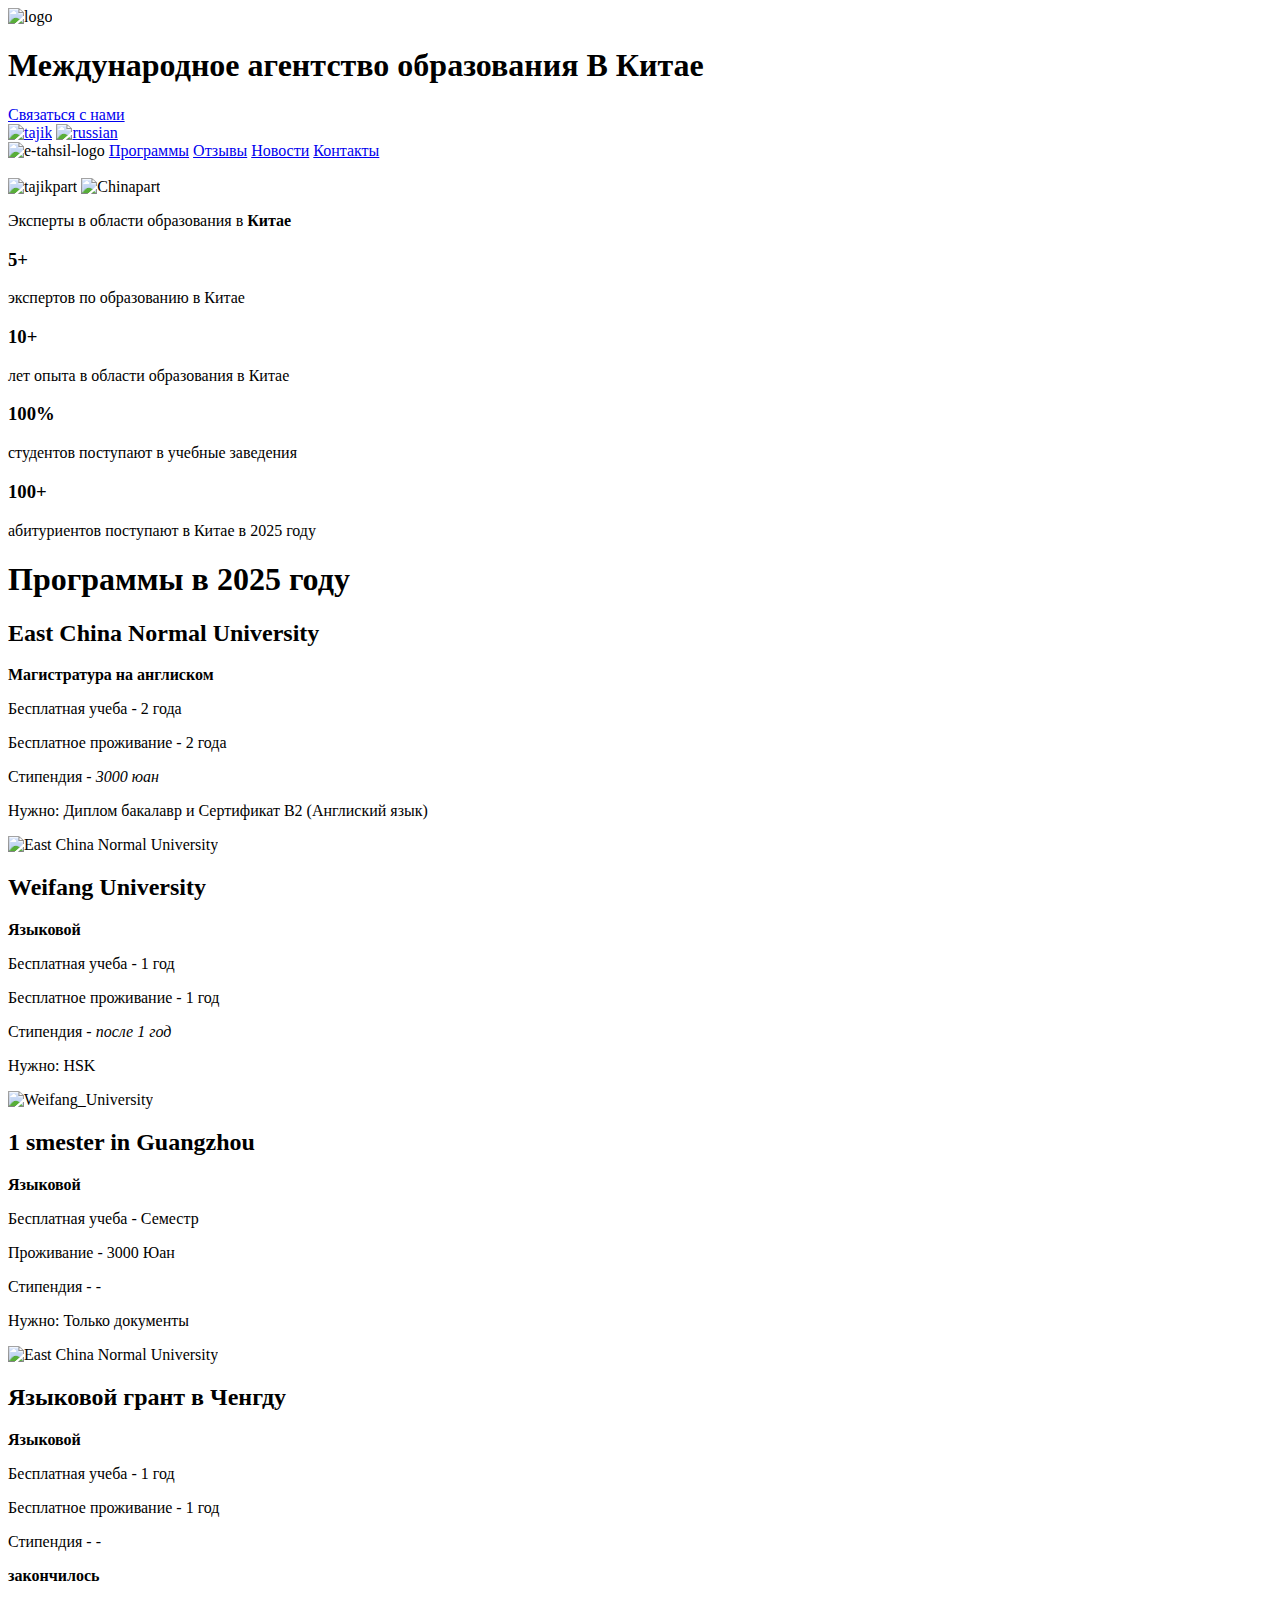
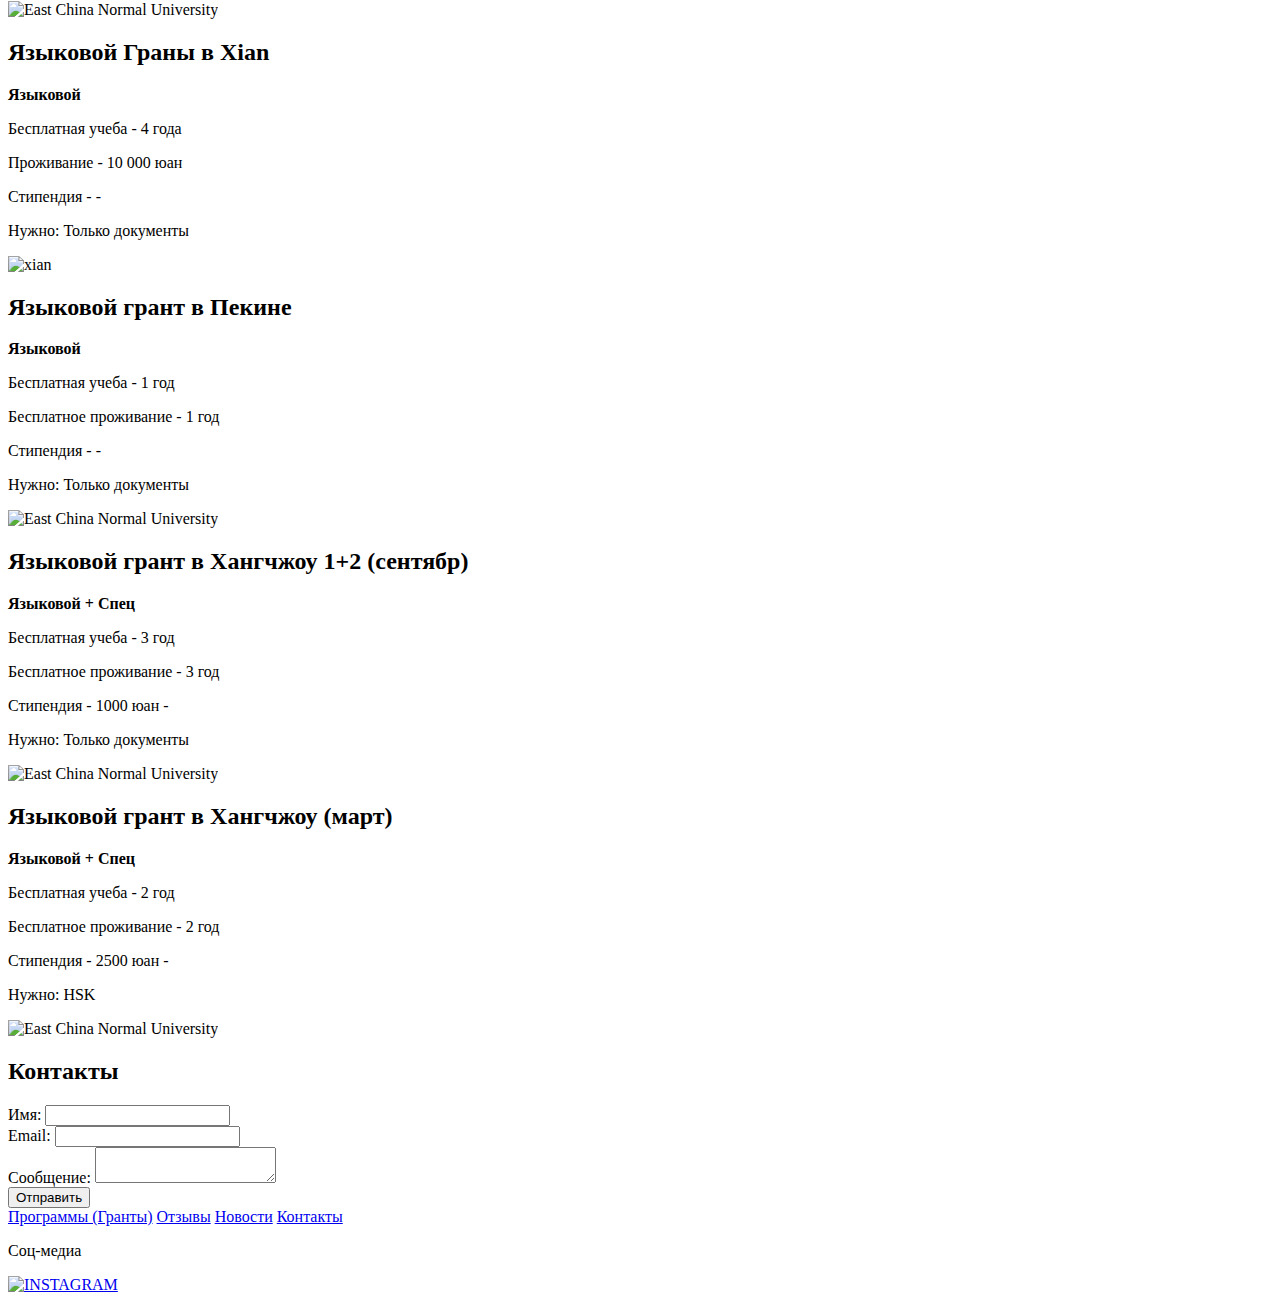
==== index.html @ 4acf37a0 "Add files via upload" ====
<!DOCTYPE html>
<html lang="en">
<head>
    <meta charset="UTF-8">
    <meta name="viewport" content="width=device-width, initial-scale=1.0">
    <title>Document</title>
    <link rel="stylesheet" type="text/css" href="css/styles.css">
    <link rel="stylesheet" type="text/css" href="css/responsive.css">
</head>
<body>
    <header class="container-fluid">
         <div class="container d-flex">
          <div class="img-mobile"><img src="images/E (1).png" alt="logo" width="100px"> </div>
             <h1>Международное агентство образования В <strong> Китае</strong></h1>
              <div class="phone">
                  <a href="tel:+992-90-220-4041">Связаться с нами</a> 
                </div>
                <div class="languages">
                  <a href="tahsil.html">
                    <img src="images/Flag_of_Tajikistan copy.svg.png" alt="tajik" width="40px"></a> 
                 <a href="index.html">
                    <img src="images/Flag_of_Russia.svg (1).png" alt="russian" width="40px">
                 </a>
             </div>
              </div>
        <nav>
         <div class="header-mean">
           
                <img src="images/E (1).png" alt="e-tahsil-logo" width="150px">
                 <a href="#">Программы</a>
                <a href="#">Отзывы</a>
                <a href="#">Новости</a>
                <a href="#">Контакты</a>
              </div>
</nav>

    </header>



    <main class="container-fluid">
        <div class="container">
              <img src="images/1.png" alt="" width="1140">
    
        </div>
       <div class="main-info">
      
        <img src="images/2024-11-22 22.57.16.jpg" alt="tajikpart" width="150px">
        <img src="images/2024-12-20 23.56.04.jpg" alt="Chinapart" width="150px">
        <p>Эксперты в области образования в <strong> Китае </strong></p>
          <div class="main-info-icon1">
                <h3>5+</h3>
                <p>экспертов по образованию в Китае</p>
                <h3>10+</h3>
                <p>лет опыта в области образования в Китае</p>
          </div>
          
          <div class="main-info-icon1">
            <h3>100%</h3>
            <p>студентов поступают в учебные заведения
            </p>
            <h3>100+</h3>
            <p>абитуриентов поступают в Китае в 2025 году</p>
      </div>

       </div>

                <div class="info">
                    <h1>Программы в 2025 году</h1>
                </div>

                <div class="info-scholirship">
                     <div class="info-main">
                       <h2>East China Normal University</h2>
                        <p>
                     <strong> Магистратура на англиском</strong></p> 
                   <p> Бесплатная учеба - 2 года</p>
                   <p>  Бесплатное проживание - 2 года</p>
                   <p> Стипендия - <i>3000 юан </i></p> 
                   <p>    Нужно: Диплом бакалавр и Сертификат B2 (Англиский язык)</p>

                        
                         <img src="images/2021-09-05.jpg" alt="East China Normal University" width="330px" height="200px" >
                       
                     </div>

                     <div class="info-main">
                        <h2>Weifang University</h2>
                         <p>
                      <strong> Языковой</strong></p> 
                    <p> Бесплатная учеба - 1 год</p>
                    <p>  Бесплатное проживание - 1 год</p>
                    <p> Стипендия - <i> после 1 год </i></p> 
                    <p>    Нужно: HSK</p>
 
                         
                          <img src="images/1920px-Library_of_Weifang_University_2020-11-15_02.jpg" alt="Weifang_University" width="330px" height="200px" >
                        
                      </div>  
                      

                      <div class="info-main">
                        <h2>1 smester in Guangzhou</h2>
                         <p>
                      <strong> Языковой </strong></p> 
                    <p> Бесплатная учеба - Семестр</p>
                    <p>  Проживание - 3000 Юан</p>
                    <p> Стипендия - <i> - </i></p> 
                    <p>    Нужно: Только документы</p>
 
                         
                          <img src="images/2a86d6b1-city-17708-17ea24f8693.jpg" alt="East China Normal University" width="330px" height="200px" >
                        
                      </div>

                      <div class="info-main">
                        <h2>Языковой грант в Ченгду</h2>
                         <p>
                      <strong> Языковой</strong></p> 
                    <p> Бесплатная учеба - 1 год</p>
                    <p>  Бесплатное проживание - 1 год</p>
                    <p> Стипендия - <i> - </i></p> 
                    <p>    <strong>закончилось</strong></p>
 
                         
                          <img src="images/chengdu-jinriver-920x500.jpg" alt="East China Normal University" width="330px" height="200px" >
                        
                      </div>
                      <div class="info-main">
                        <h2>Языковой Граны в Xian</h2>
                         <p>
                      <strong> Языковой</strong></p> 
                    <p> Бесплатная учеба - 4 года</p>
                    <p>  Проживание - 10 000 юан</p>
                    <p> Стипендия - <i> - </i></p> 
                    <p>    Нужно: Только документы </p>
 
                         
                          <img src="images/Xian-Vibe-1.webp" alt="xian" width="330px" height="200px" >
                        
                      </div>
                      <div class="info-main">
                        <h2>Языковой грант в Пекине</h2>
                         <p>
                      <strong> Языковой</strong></p> 
                    <p> Бесплатная учеба - 1 год</p>
                    <p>  Бесплатное проживание - 1 год</p>
                    <p> Стипендия - <i>- </i></p> 
                    <p>    Нужно: Только документы </p>
 
                         
                          <img src="images/Beijing-Lights.jpg.webp" alt="East China Normal University" width="330px" height="200px" >
                        
                      </div>

                      <div class="info-main">
                        <h2>Языковой грант в Хангчжоу 1+2 (сентябр)</h2>
                         <p>
                      <strong> Языковой + Спец</strong></p> 
                    <p> Бесплатная учеба - 3 год</p>
                    <p>  Бесплатное проживание - 3 год</p>
                    <p> Стипендия - 1000 юан <i>- </i></p> 
                    <p>    Нужно: Только документы </p>
 
                         
                          <img src="images/Beijing-Lights.jpg.webp" alt="East China Normal University" width="330px" height="200px" >
                        
                      </div>

                      <div class="info-main">
                        <h2>Языковой грант в Хангчжоу (март)</h2>
                         <p>
                      <strong> Языковой + Спец</strong></p> 
                    <p> Бесплатная учеба - 2 год</p>
                    <p>  Бесплатное проживание - 2 год</p>
                    <p> Стипендия - 2500 юан <i>- </i></p> 
                    <p>    Нужно: HSK</p>
 
                         
                          <img src="images/Beijing-Lights.jpg.webp" alt="East China Normal University" width="330px" height="200px" >
                        
                      </div>

                </div>

                
    <section class="content" id="contact">
        <h2>Контакты</h2>
        <form id="contact-form">
            <label for="name">Имя:</label>
            <input type="text" id="name" name="name" required>
            <div class="error" id="name-error"></div>

            <label for="email">Email:</label>
            <input type="email" id="email" name="email" required>
            <div class="error" id="email-error"></div>

            <label for="message">Сообщение:</label>
            <textarea id="message" name="message" required></textarea>
            <div class="error" id="message-error"></div>

            <button type="submit">Отправить</button>
        </form>
    </section>

  
  
    </main>







<footer>
<div class="container-fluid">
    <div class="container d-flex">
     <div class="left">
        <a href="#">Программы (Гранты)</a>
        <a href="#">Отзывы</a>
        <a href="#">Новости</a>
        <a href="#">Контакты</a>
     </div>
   
     <div class="right">
        <p>Cоц-медиа</p>
        <a href="https://www.instagram.com/e.tahsil/"> <img src="images/Instagram_logo_2022.svg.webp" alt="INSTAGRAM" width="30px"></a>
     </div>


    </div>
</div>

</footer>

</body>
</html>
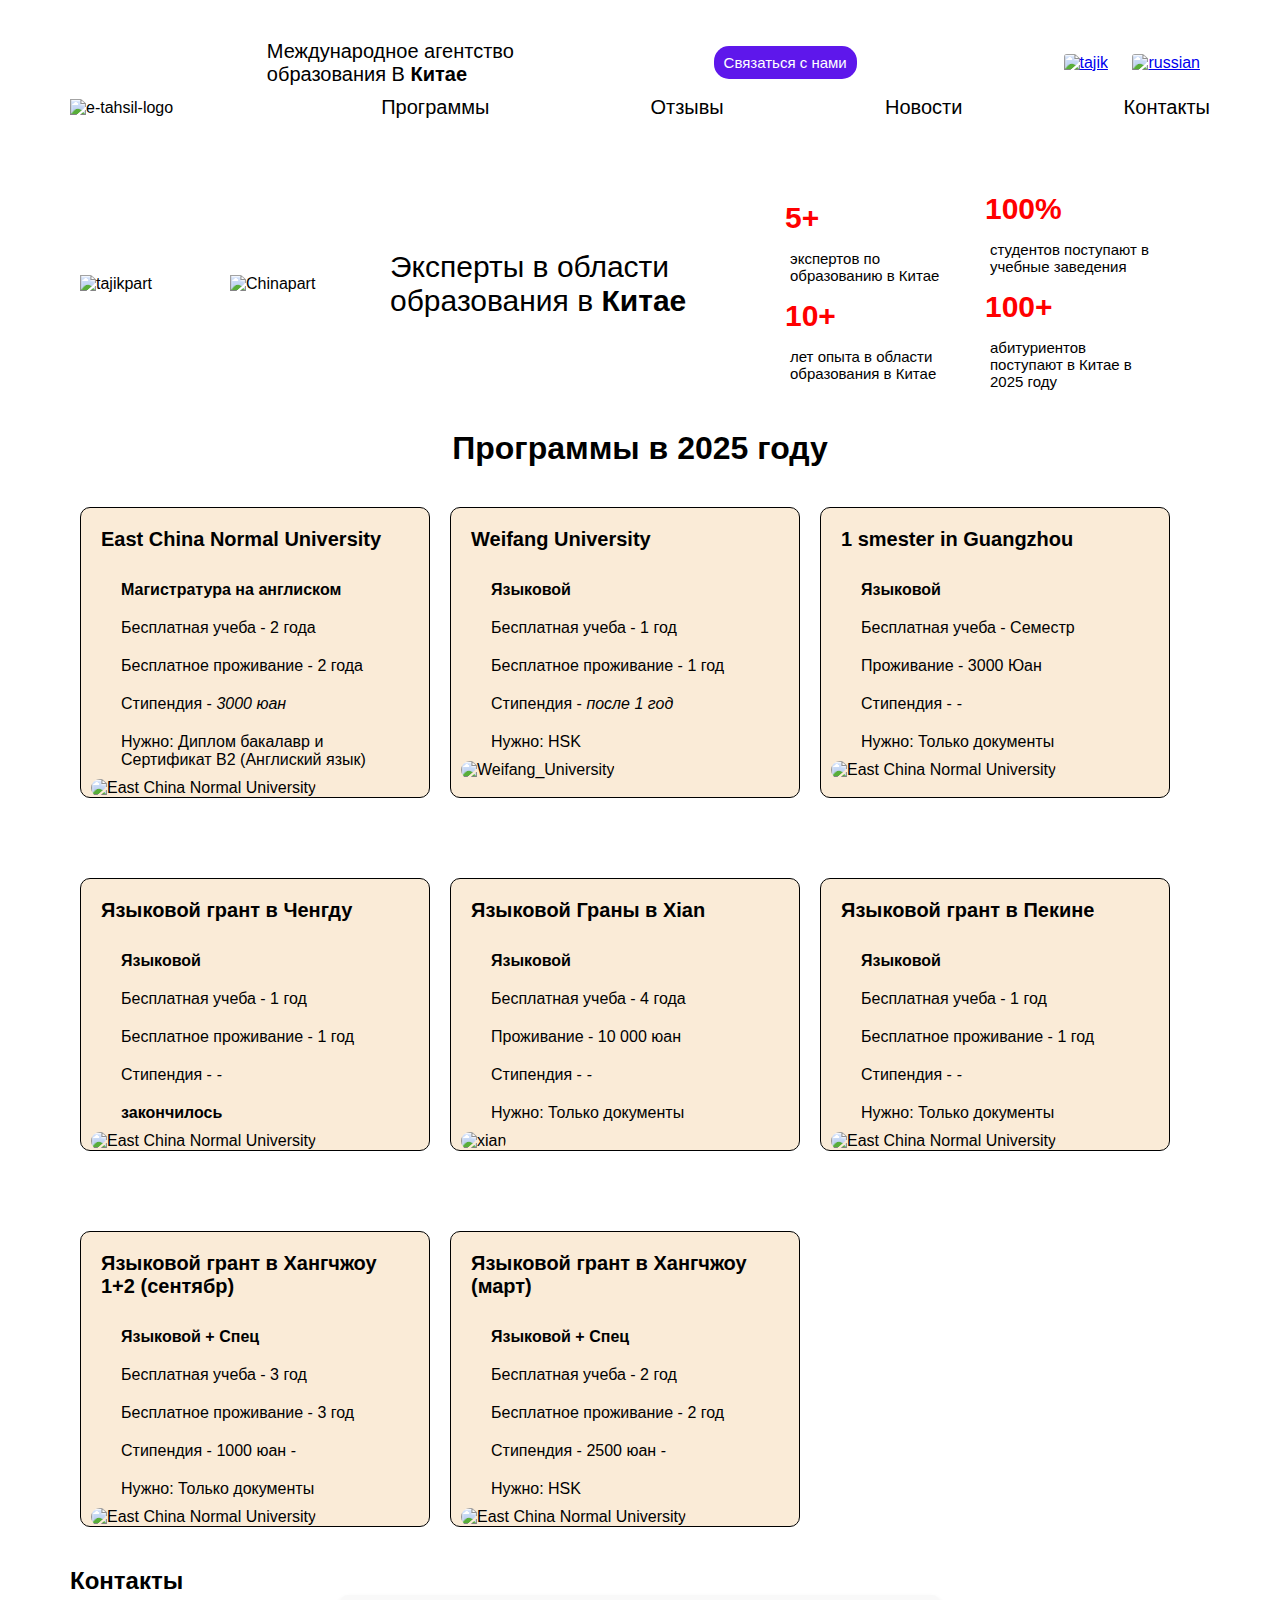
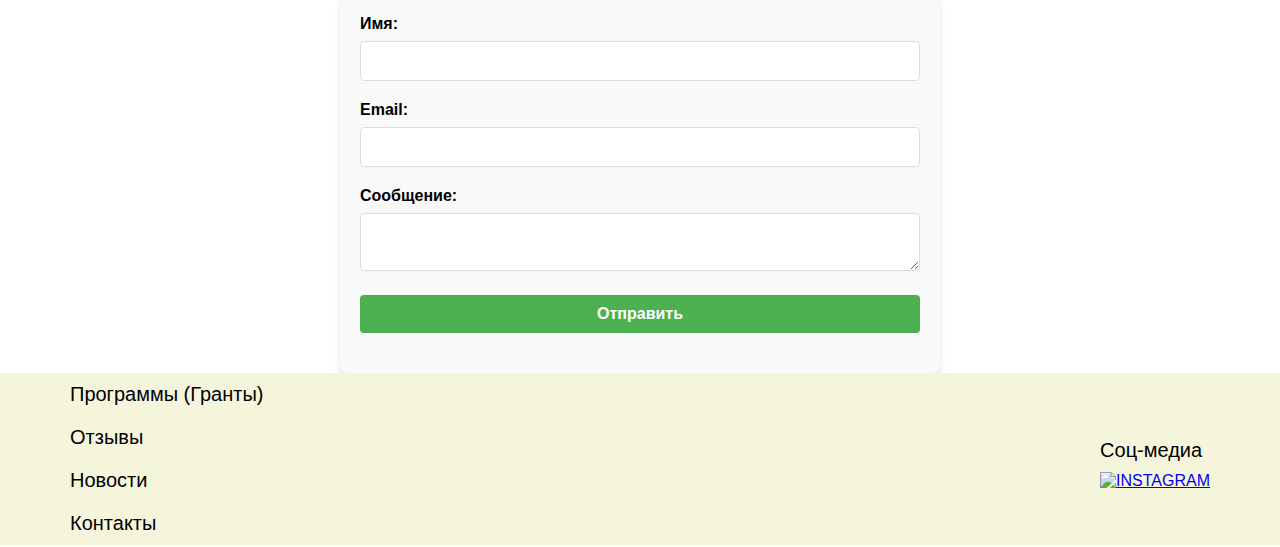
==== commit b06e7548: "Add files via upload" ====
--- a/index.html
+++ b/index.html
@@ -4,8 +4,8 @@
     <meta charset="UTF-8">
     <meta name="viewport" content="width=device-width, initial-scale=1.0">
     <title>Document</title>
-    <link rel="stylesheet" type="text/css" href="css/styles.css">
-    <link rel="stylesheet" type="text/css" href="css/responsive.css">
+    <link rel="stylesheet" type="text/css" href="styles.css">
+    <link rel="stylesheet" type="text/css" href="responsive.css">
 </head>
 <body>
     <header class="container-fluid">
@@ -233,6 +233,6 @@
 </div>
 
 </footer>
-
+<script src="script.js"></script>
 </body>
 </html>--- a/styles.css
+++ b/styles.css
@@ -0,0 +1,316 @@
+*{
+    box-sizing: border-box;
+    margin: 0;
+    padding: 0;
+}
+header{
+    position: static;
+}
+
+.container-fluid {
+    width: 100%;
+}
+
+.container{
+    max-width: 1140px;
+    margin: 0 auto;
+}
+.d-flex{
+    display: flex;
+    align-items: center;
+    justify-content: space-between;
+}
+.d-flex .img-mobile img{
+display: none;
+}
+body{
+    font-family: Arial, Helvetica, sans-serif;
+    width: 100%;
+    font-size: 16px;
+    
+}
+header .container{
+    padding: 40px 0 10px 0px;
+    align-items: center;
+}
+
+header .d-flex h1{
+    font-size: 20px;
+    font-family: Manrope, Arial, sans-serif;;
+    width: 250px;
+    font-weight: 500;
+    
+}
+header .phone a{
+    color: white;
+    padding: 8px 10px;
+    border-radius: 15px;
+    background-color:#5e17eb ;
+    font-size: 15px;
+    text-decoration: none;
+}
+
+
+
+header .languages a{
+ padding: 0 10px;
+ border-radius: 10px;
+}
+
+header .languages a img{
+
+    border-radius: 3px;
+   }
+   
+   header .header-mean {
+    max-width: 1140px;
+    margin: 0 auto;
+    display: flex;
+    align-items: center;
+    justify-content: space-between;
+}
+
+header .header-mean a{
+    text-decoration: none;
+    color: black;
+    font-family: Arial, Helvetica, sans-serif;
+    font-size: 20px;
+    font-weight: 500;
+}
+
+main {
+    max-width: 1140px;
+    margin: 0 auto;
+}
+
+main .container{
+    max-width: 1140;
+}
+
+main .main-info{
+    max-width: 1140px;
+    margin: 0 auto;
+    padding: 40px 0;
+    display: flex;
+    align-items: center;
+}
+
+main .main-info img{
+ border-radius: 100px;
+ padding: 0 10px;
+}
+
+main .main-info p{
+    width: 400px;
+    font-weight: 500;
+    font-size: 30px;
+    font-family: Arial, Helvetica, sans-serif;
+    padding: 0 20px ;
+}
+
+main .main-info .main-info-icon1 h3{
+   color: red;
+   font-size: 30px;
+   font-weight: 700;
+   padding: 15px 0 15px 15px;
+}
+
+main .main-info .main-info-icon1 p{
+    color: black;
+    font-size: 15px;
+    font-weight: 200;
+    width: 200px;
+ }
+
+ main .main-info  .main-info-icon1{
+    width: 200px;
+    align-items: center;
+    display: block;
+ }
+ main .info h1{
+    text-align: center;
+ }
+
+ .info-scholirship .info-main{
+    width: 350px;
+    border: 1px solid black ;
+    border-radius: 10px;
+    background-color: antiquewhite;
+    margin: 40px 10px;
+
+ }
+
+ .info-scholirship .info-main h2{
+    font-size: 20px;
+    font-family: Arial, Helvetica, sans-serif;
+    font-weight: 700 ;
+    padding: 20px ;
+
+ }
+
+ .info-scholirship .info-main p {
+    padding: 10px 40px;
+ }
+
+ .info-scholirship .info-main img{
+   border-radius: 20px;
+   margin: 0 10px;
+   
+
+ }
+ 
+
+
+ main .info-scholirship{
+    display: flex;
+    flex-wrap: wrap;
+ }
+
+ main .callback{
+    display: inline;
+ }
+ main .callback .callback-input{
+    display: inline;
+ }
+
+ main .callback p{
+    font-size: 25px;
+    font-family: Arial, Helvetica, sans-serif;
+    font-weight: 700;
+    padding: 10px 0;
+
+ }
+
+ main .callback p input[type="text"]{
+    width: 300px;
+    height: 20px;
+    border: 1px solid black;
+    border-radius: 10px;
+    text-align: center;
+
+ }
+
+ main .callback p input[type="phone"]{
+    width: 300px;
+    height: 20px;
+    border: 1px solid black;
+    border-radius: 10px;
+    text-align: center;
+
+ }
+
+ main .callback p input[type="submit"]{
+    width: 300px;
+    border-radius: 10px;
+    text-align: center;
+    color: white;
+    background-color: #5e17eb;
+
+ }
+
+ main .callback p input{
+    padding: 20px 0;
+ }
+
+ main .callback{
+    display: grid;
+    justify-content: center;
+    align-items: center;
+    padding: 20px 0;
+ }
+
+ main .callback-answer{
+    display: grid;
+    justify-content: center;
+    align-items: center;
+    width: 300px;
+    height: 50px;
+    color: aliceblue;
+    background-color: #5e17eb;
+    border-radius: 10px;
+    position: absolute;
+    margin: 40px 400px;
+ }
+
+ footer .left a{
+    max-width: 1140px;
+    margin: 0 auto;
+    display: flex;
+    align-items: center;
+    justify-content: space-between;
+}
+
+footer .left a{
+    text-decoration: none;
+    color: black;
+    font-family: Arial, Helvetica, sans-serif;
+    font-size: 20px;
+    font-weight: 500;
+    padding: 10px 0;
+}
+footer{
+    background-color: beige;
+}
+ footer .right p{
+ margin: 10px 0;
+ font-size: 20px;
+ font-weight: 500;
+
+ }
+ form {
+    max-width: 600px;
+    margin: 0 auto;
+    background: #f9f9f9;
+    padding: 20px;
+    border-radius: 8px;
+    box-shadow: 0 4px 6px rgba(0, 0, 0, 0.1);
+}
+
+form label {
+    display: block;
+    margin-bottom: 8px;
+    font-weight: bold;
+}
+
+form input,
+form textarea,
+form button {
+    width: 100%;
+    padding: 10px;
+    margin-bottom: 20px;
+    border: 1px solid #ddd;
+    border-radius: 4px;
+    font-size: 16px;
+}
+
+form input:focus,
+form textarea:focus {
+    border-color: #4CAF50;
+    outline: none;
+    box-shadow: 0 0 5px rgba(76, 175, 80, 0.5);
+}
+
+form button {
+    background-color: #4CAF50;
+    color: white;
+    border: none;
+    cursor: pointer;
+    font-weight: bold;
+}
+
+form button:hover {
+    background-color: #45a049;
+}
+
+.error {
+    color: red;
+    font-size: 14px;
+    margin-top: -15px;
+    margin-bottom: 15px;
+}
+
+
+
+
+
+
--- a/responsive.css
+++ b/responsive.css
@@ -0,0 +1,60 @@
+@media screen and (max-width:1199px) {
+    header{
+        padding: 0 10px;
+    }
+    header .d-flex h1{
+        display: none;
+    }
+    .d-flex .img-mobile img{
+        display: inline-block;
+        }
+        header .header-mean img{
+          display: none;
+        }
+        header .header-mean{
+            display: block;
+            align-items: center; /* Центрирование текста по вертикали */
+            justify-content: center; /* Центрирование текста по горизонтали */
+            width: 150px;
+        }
+        header .header-mean a{
+            display: none;
+        }
+        main .container img{
+            max-width: 500px;
+        }
+        main .container{
+            padding: 0 10px;
+            align-items: center;
+            justify-content: center;
+        }
+        main .main-info{
+            display: block;
+            justify-content:space-around;
+            align-items: center;
+            padding: 20px 100px;
+        }
+        main .main-info .main-info-icon1{
+            padding:0 50px;
+            text-align: center;
+            justify-content: center;
+            align-items: center;
+        }
+        main .main-info .main-info-icon1 h3{
+           font-size: 50px;
+           margin-top: 40px;
+           text-align: center;
+           margin: 0 40px;
+        }
+        main .main-info .main-info-icon1 p{
+            margin-bottom: 40px;
+         }
+         main .info-scholirship{
+            align-items: center;
+            justify-content: center;
+         }
+         footer{
+            padding: 0 20px;
+         }
+
+}
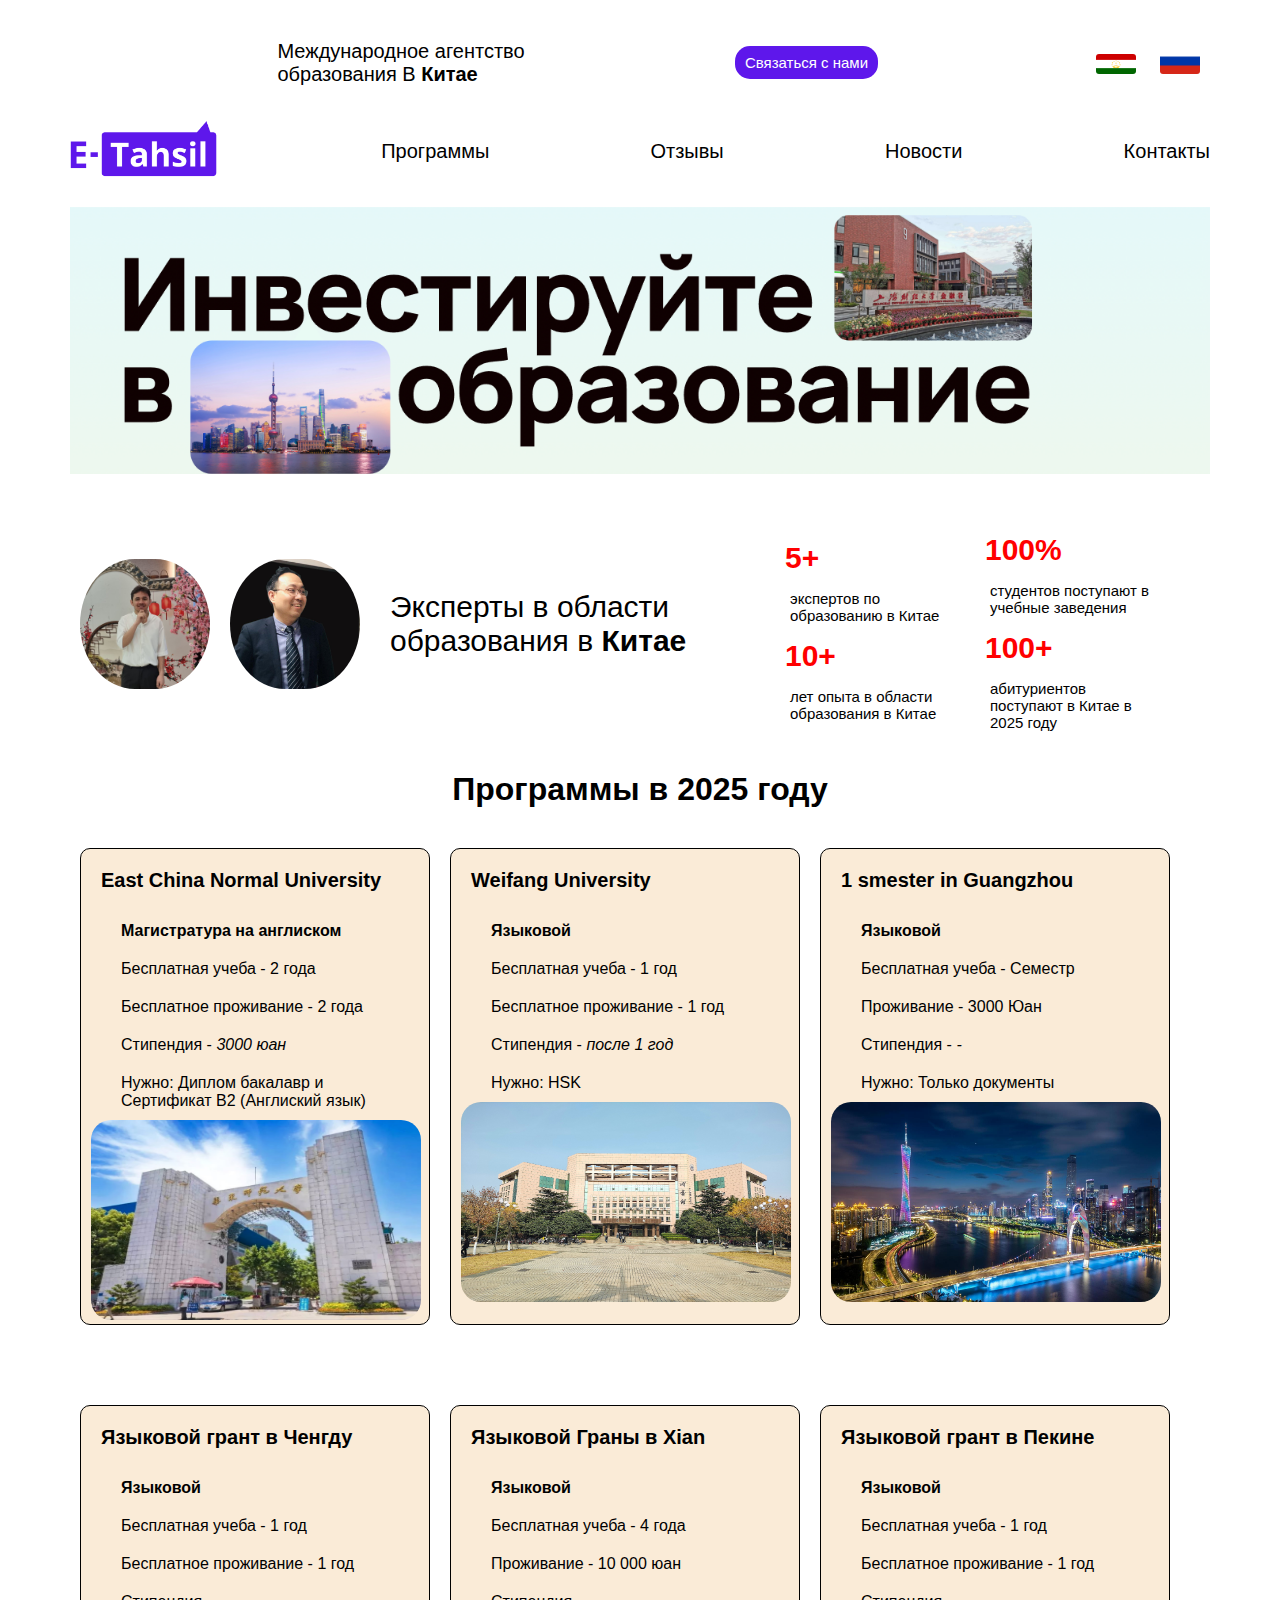
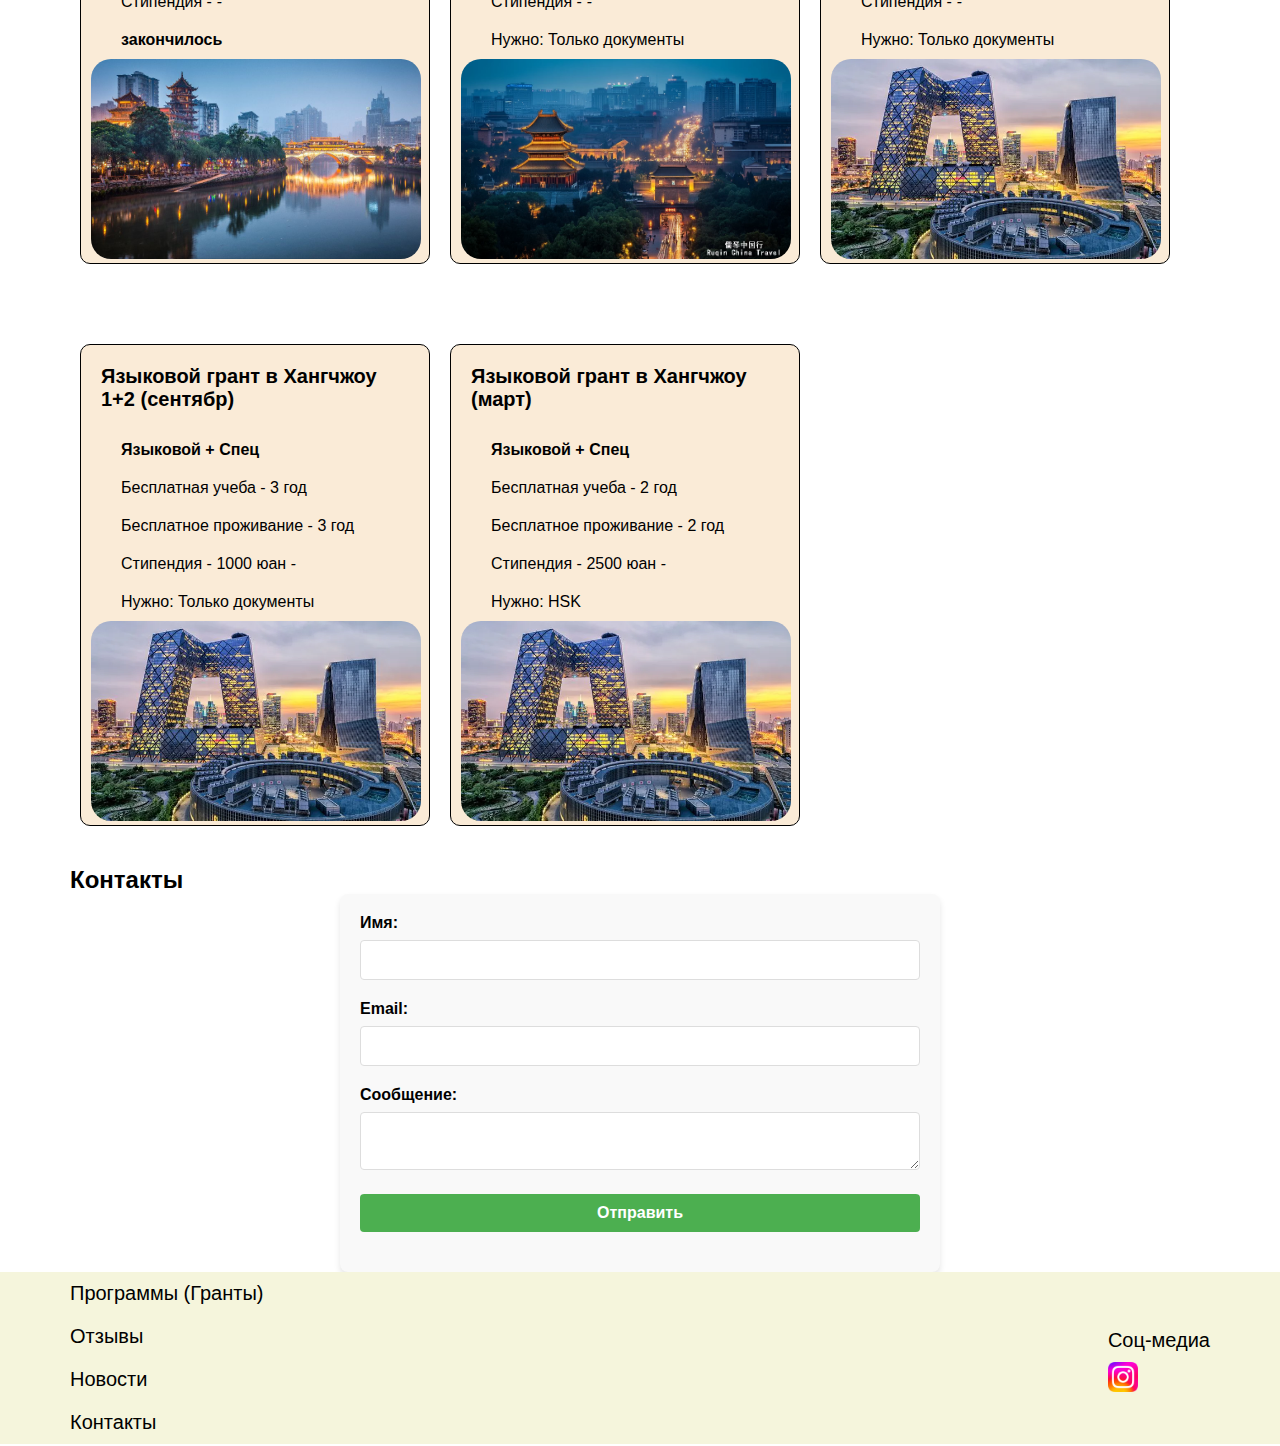
==== commit 692df640: "Add files via upload" ====
--- a/index.html
+++ b/index.html
@@ -10,23 +10,23 @@
 <body>
     <header class="container-fluid">
          <div class="container d-flex">
-          <div class="img-mobile"><img src="images/E (1).png" alt="logo" width="100px"> </div>
+          <div class="img-mobile"><img src="E (1).png" alt="logo" width="100px"> </div>
              <h1>Международное агентство образования В <strong> Китае</strong></h1>
               <div class="phone">
                   <a href="tel:+992-90-220-4041">Связаться с нами</a> 
                 </div>
                 <div class="languages">
                   <a href="tahsil.html">
-                    <img src="images/Flag_of_Tajikistan copy.svg.png" alt="tajik" width="40px"></a> 
+                    <img src="Flag_of_Tajikistan copy.svg.png" alt="tajik" width="40px"></a> 
                  <a href="index.html">
-                    <img src="images/Flag_of_Russia.svg (1).png" alt="russian" width="40px">
+                    <img src="Flag_of_Russia.svg (1).png" alt="russian" width="40px">
                  </a>
              </div>
               </div>
         <nav>
          <div class="header-mean">
            
-                <img src="images/E (1).png" alt="e-tahsil-logo" width="150px">
+                <img src="E (1).png" alt="e-tahsil-logo" width="150px">
                  <a href="#">Программы</a>
                 <a href="#">Отзывы</a>
                 <a href="#">Новости</a>
@@ -40,13 +40,13 @@
 
     <main class="container-fluid">
         <div class="container">
-              <img src="images/1.png" alt="" width="1140">
+              <img src="1.png" alt="" width="1140">
     
         </div>
        <div class="main-info">
       
-        <img src="images/2024-11-22 22.57.16.jpg" alt="tajikpart" width="150px">
-        <img src="images/2024-12-20 23.56.04.jpg" alt="Chinapart" width="150px">
+        <img src="2024-11-22 22.57.16.jpg" alt="tajikpart" width="150px">
+        <img src="2024-12-20 23.56.04.jpg" alt="Chinapart" width="150px">
         <p>Эксперты в области образования в <strong> Китае </strong></p>
           <div class="main-info-icon1">
                 <h3>5+</h3>
@@ -80,7 +80,7 @@
                    <p>    Нужно: Диплом бакалавр и Сертификат B2 (Англиский язык)</p>
 
                         
-                         <img src="images/2021-09-05.jpg" alt="East China Normal University" width="330px" height="200px" >
+                         <img src="2021-09-05.jpg" alt="East China Normal University" width="330px" height="200px" >
                        
                      </div>
 
@@ -94,7 +94,7 @@
                     <p>    Нужно: HSK</p>
  
                          
-                          <img src="images/1920px-Library_of_Weifang_University_2020-11-15_02.jpg" alt="Weifang_University" width="330px" height="200px" >
+                          <img src="1920px-Library_of_Weifang_University_2020-11-15_02.jpg" alt="Weifang_University" width="330px" height="200px" >
                         
                       </div>  
                       
@@ -109,7 +109,7 @@
                     <p>    Нужно: Только документы</p>
  
                          
-                          <img src="images/2a86d6b1-city-17708-17ea24f8693.jpg" alt="East China Normal University" width="330px" height="200px" >
+                          <img src="2a86d6b1-city-17708-17ea24f8693.jpg" alt="East China Normal University" width="330px" height="200px" >
                         
                       </div>
 
@@ -123,7 +123,7 @@
                     <p>    <strong>закончилось</strong></p>
  
                          
-                          <img src="images/chengdu-jinriver-920x500.jpg" alt="East China Normal University" width="330px" height="200px" >
+                          <img src="chengdu-jinriver-920x500.jpg" alt="East China Normal University" width="330px" height="200px" >
                         
                       </div>
                       <div class="info-main">
@@ -136,7 +136,7 @@
                     <p>    Нужно: Только документы </p>
  
                          
-                          <img src="images/Xian-Vibe-1.webp" alt="xian" width="330px" height="200px" >
+                          <img src="Xian-Vibe-1.webp" alt="xian" width="330px" height="200px" >
                         
                       </div>
                       <div class="info-main">
@@ -149,7 +149,7 @@
                     <p>    Нужно: Только документы </p>
  
                          
-                          <img src="images/Beijing-Lights.jpg.webp" alt="East China Normal University" width="330px" height="200px" >
+                          <img src="Beijing-Lights.jpg.webp" alt="East China Normal University" width="330px" height="200px" >
                         
                       </div>
 
@@ -163,7 +163,7 @@
                     <p>    Нужно: Только документы </p>
  
                          
-                          <img src="images/Beijing-Lights.jpg.webp" alt="East China Normal University" width="330px" height="200px" >
+                          <img src="Beijing-Lights.jpg.webp" alt="East China Normal University" width="330px" height="200px" >
                         
                       </div>
 
@@ -177,7 +177,7 @@
                     <p>    Нужно: HSK</p>
  
                          
-                          <img src="images/Beijing-Lights.jpg.webp" alt="East China Normal University" width="330px" height="200px" >
+                          <img src="Beijing-Lights.jpg.webp" alt="East China Normal University" width="330px" height="200px" >
                         
                       </div>
 
@@ -225,7 +225,7 @@
    
      <div class="right">
         <p>Cоц-медиа</p>
-        <a href="https://www.instagram.com/e.tahsil/"> <img src="images/Instagram_logo_2022.svg.webp" alt="INSTAGRAM" width="30px"></a>
+        <a href="https://www.instagram.com/e.tahsil/"> <img src="Instagram_logo_2022.svg.webp" alt="INSTAGRAM" width="30px"></a>
      </div>
 
 
